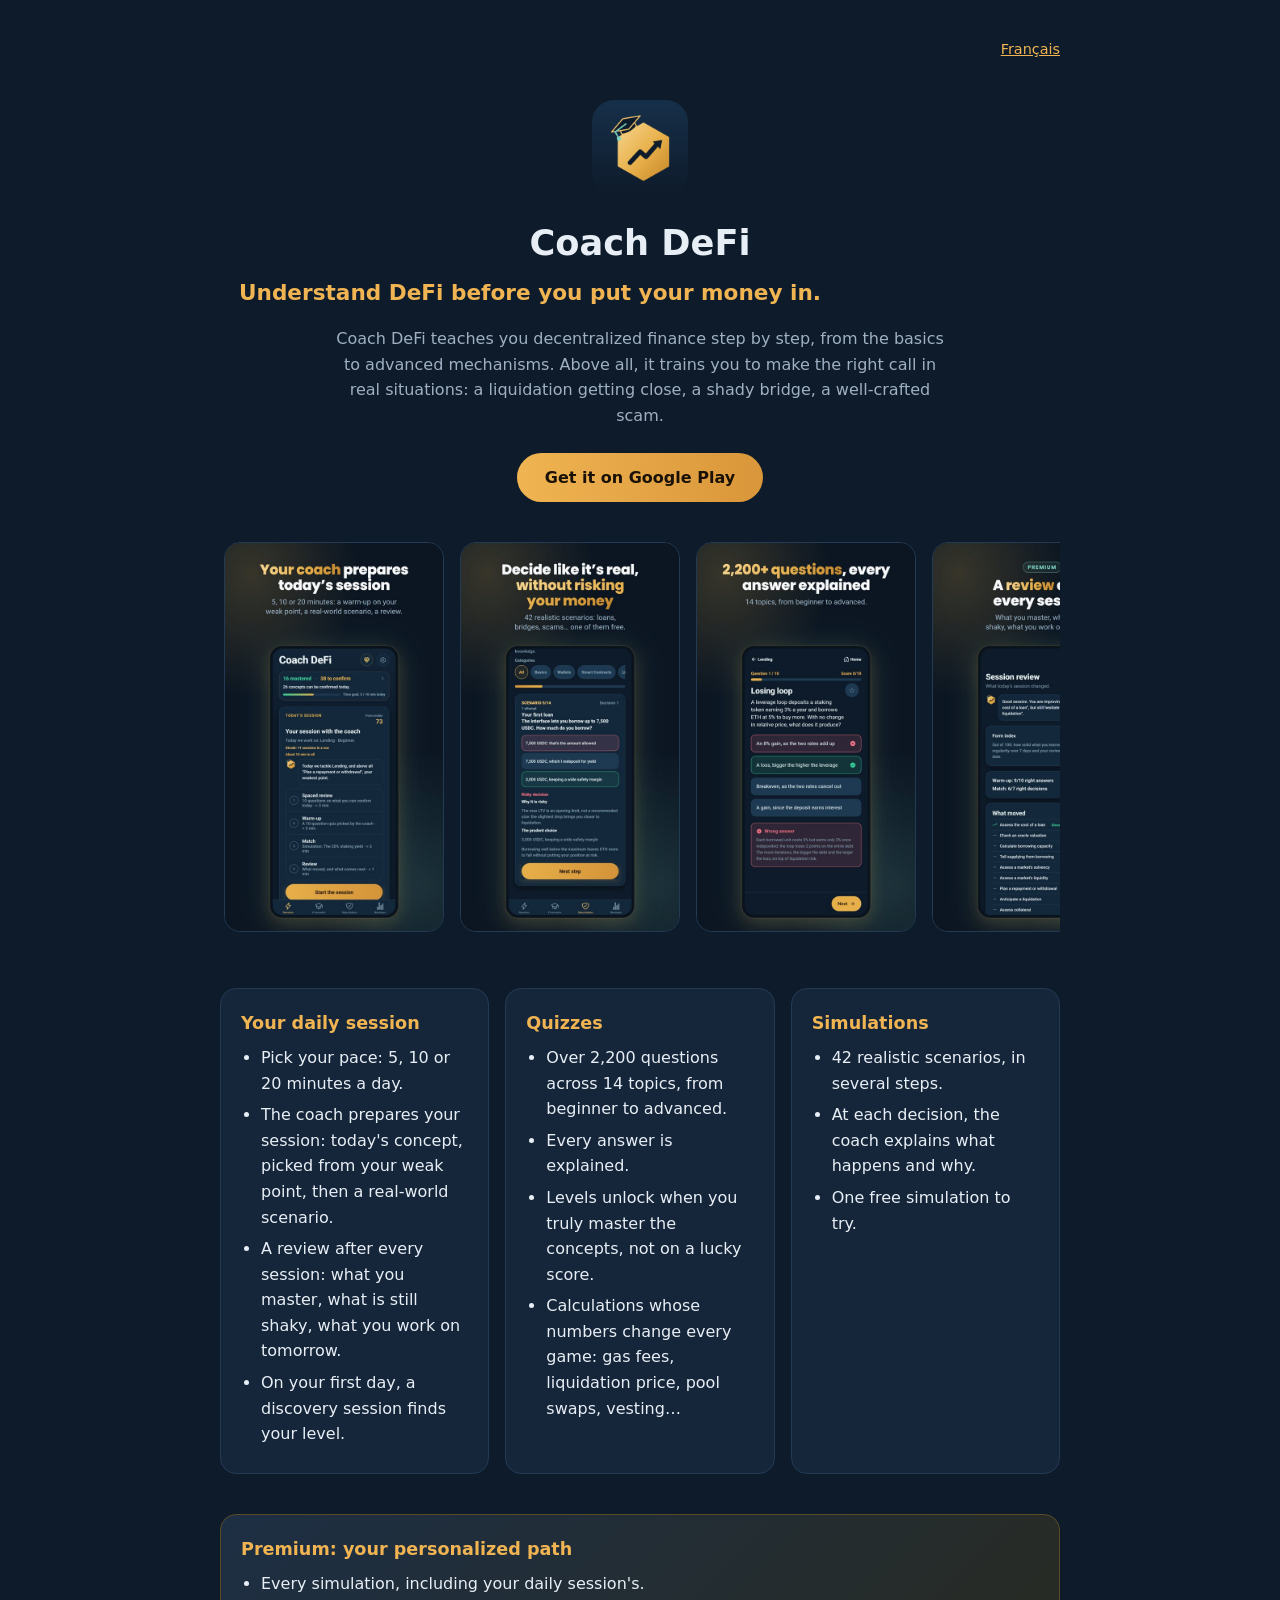
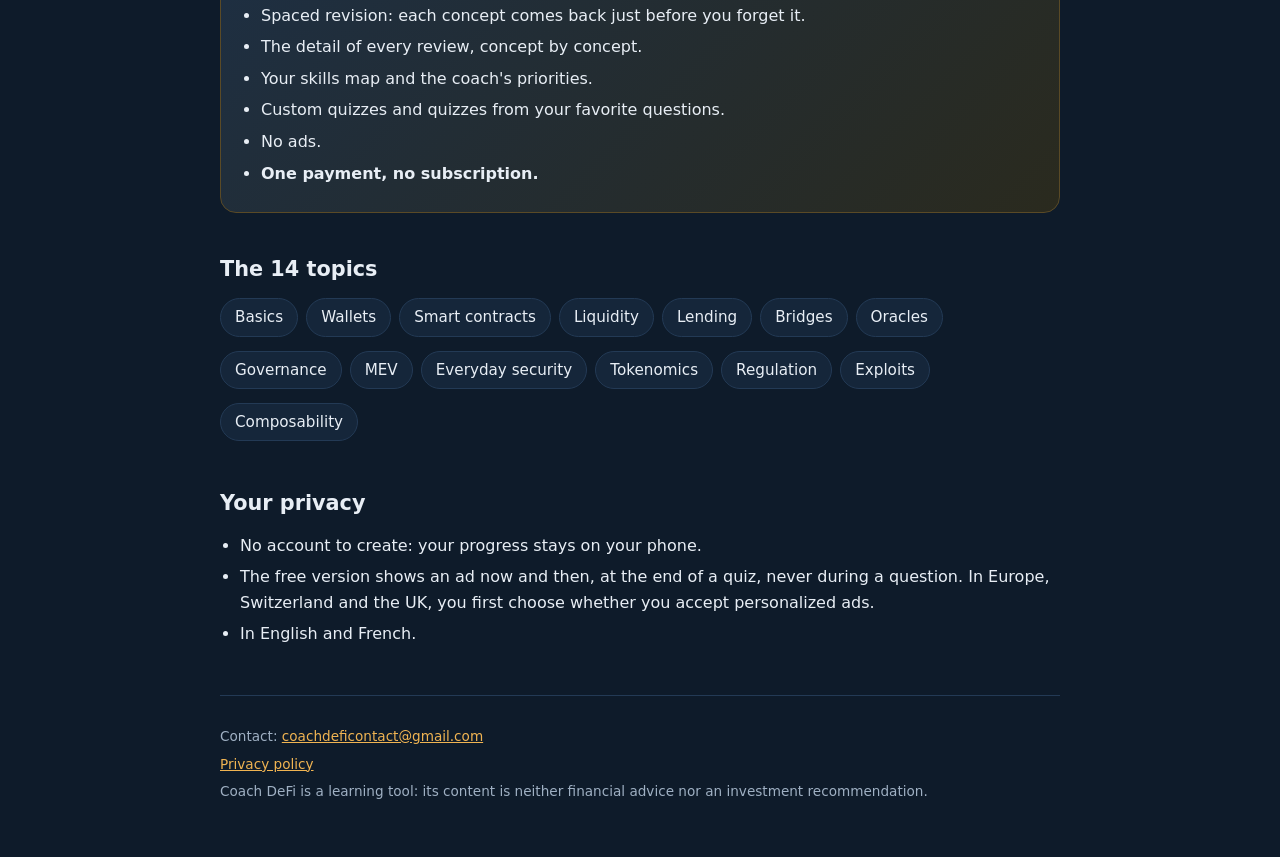
==== en/index.html @ 1382cdd4 "Fuller home page in French and English, with the store screenshots Co-Authored-By: Claude Opus 5.5 <" ====
<!doctype html>
<html lang="en">
<head>
  <meta charset="utf-8">
  <meta name="viewport" content="width=device-width, initial-scale=1">
  <title>Coach DeFi: learn DeFi</title>
  <meta name="description" content="Coach DeFi teaches you decentralized finance step by step: 5 to 20 minutes a day of quizzes and realistic simulations, no account needed.">
  <link rel="icon" href="../icon.png">
  <link rel="alternate" hreflang="fr" href="https://coachdefi.github.io/">
  <link rel="stylesheet" href="../style.css">
</head>
<body>
  <main>
    <p class="lang"><a href="../" hreflang="fr" lang="fr">Français</a></p>

    <header class="hero">
      <img src="../icon.png" alt="Coach DeFi logo">
      <h1>Coach DeFi</h1>
      <p class="tagline">Understand DeFi before you put your money in.</p>
      <p>Coach DeFi teaches you decentralized finance step by step, from the basics to advanced mechanisms. Above all, it trains you to make the right call in real situations: a liquidation getting close, a shady bridge, a well-crafted scam.</p>
      <a class="button" href="https://play.google.com/store/apps/details?id=com.deficoach.app">Get it on Google Play</a>
    </header>

    <div class="gallery">
      <img src="../img/en/01-home.jpg" alt="Home: the daily session prepared by the coach" loading="lazy">
      <img src="../img/en/02-simulation-feedback.jpg" alt="A simulation: decide for real, without risking your money" loading="lazy">
      <img src="../img/en/03-quiz-feedback.jpg" alt="A quiz with the answer explained" loading="lazy">
      <img src="../img/en/04-session-review.jpg" alt="The end-of-session review" loading="lazy">
      <img src="../img/en/05-progression.jpg" alt="Progress and the skills map" loading="lazy">
      <img src="../img/en/06-revision.jpg" alt="Spaced revision" loading="lazy">
    </div>

    <section>
      <div class="cards">
        <div class="card">
          <h3>Your daily session</h3>
          <ul>
            <li>Pick your pace: 5, 10 or 20 minutes a day.</li>
            <li>The coach prepares your session: today's concept, picked from your weak point, then a real-world scenario.</li>
            <li>A review after every session: what you master, what is still shaky, what you work on tomorrow.</li>
            <li>On your first day, a discovery session finds your level.</li>
          </ul>
        </div>
        <div class="card">
          <h3>Quizzes</h3>
          <ul>
            <li>Over 2,200 questions across 14 topics, from beginner to advanced.</li>
            <li>Every answer is explained.</li>
            <li>Levels unlock when you truly master the concepts, not on a lucky score.</li>
            <li>Calculations whose numbers change every game: gas fees, liquidation price, pool swaps, vesting…</li>
          </ul>
        </div>
        <div class="card">
          <h3>Simulations</h3>
          <ul>
            <li>42 realistic scenarios, in several steps.</li>
            <li>At each decision, the coach explains what happens and why.</li>
            <li>One free simulation to try.</li>
          </ul>
        </div>
      </div>
    </section>

    <section>
      <div class="card premium">
        <h3>Premium: your personalized path</h3>
        <ul>
          <li>Every simulation, including your daily session's.</li>
          <li>Spaced revision: each concept comes back just before you forget it.</li>
          <li>The detail of every review, concept by concept.</li>
          <li>Your skills map and the coach's priorities.</li>
          <li>Custom quizzes and quizzes from your favorite questions.</li>
          <li>No ads.</li>
          <li><strong>One payment, no subscription.</strong></li>
        </ul>
      </div>
    </section>

    <section>
      <h2>The 14 topics</h2>
      <ul class="topics">
        <li>Basics</li><li>Wallets</li><li>Smart contracts</li><li>Liquidity</li><li>Lending</li><li>Bridges</li><li>Oracles</li><li>Governance</li><li>MEV</li><li>Everyday security</li><li>Tokenomics</li><li>Regulation</li><li>Exploits</li><li>Composability</li>
      </ul>
    </section>

    <section>
      <h2>Your privacy</h2>
      <ul>
        <li>No account to create: your progress stays on your phone.</li>
        <li>The free version shows an ad now and then, at the end of a quiz, never during a question. In Europe, Switzerland and the UK, you first choose whether you accept personalized ads.</li>
        <li>In English and French.</li>
      </ul>
    </section>

    <footer>
      <p>Contact: <a href="mailto:coachdeficontact@gmail.com">coachdeficontact@gmail.com</a></p>
      <p><a href="https://gist.github.com/MatDakillah/d315c61013ce06f5cd7fb65c68aa7442">Privacy policy</a></p>
      <p>Coach DeFi is a learning tool: its content is neither financial advice nor an investment recommendation.</p>
    </footer>
  </main>
</body>
</html>
---- style.css ----
:root {
  --bg: #0e1b2a;
  --card: #15263a;
  --line: #233a55;
  --text: #e8eef5;
  --muted: #9fb0c3;
  --gold: #f0b452;
  --gold-dark: #d9963a;
}
* { box-sizing: border-box; }
body { margin: 0; font-family: system-ui, -apple-system, "Segoe UI", Roboto, sans-serif; background: var(--bg); color: var(--text); line-height: 1.6; }
a { color: var(--gold); }
main { max-width: 880px; margin: 0 auto; padding: 24px 20px 48px; }

.lang { text-align: right; font-size: 0.9rem; }

.hero { text-align: center; padding: 24px 0 8px; }
.hero img { width: 96px; height: 96px; border-radius: 22px; }
.hero h1 { margin: 12px 0 0; font-size: 2.2rem; }
.hero .tagline { margin: 4px 0 16px; font-size: 1.35rem; font-weight: 700; color: var(--gold); }
.hero p { max-width: 620px; margin: 0 auto 12px; color: var(--muted); }
.button { display: inline-block; margin-top: 12px; padding: 12px 28px; border-radius: 999px; background: linear-gradient(90deg, var(--gold), var(--gold-dark)); color: #1a1206; font-weight: 700; text-decoration: none; }

.gallery { display: flex; gap: 16px; overflow-x: auto; padding: 32px 4px 16px; scroll-snap-type: x mandatory; }
.gallery img { flex: 0 0 auto; width: 220px; height: auto; border-radius: 16px; scroll-snap-align: center; border: 1px solid var(--line); }

section { margin-top: 40px; }
h2 { font-size: 1.3rem; margin: 0 0 12px; }
.cards { display: grid; grid-template-columns: repeat(auto-fit, minmax(240px, 1fr)); gap: 16px; }
.card { background: var(--card); border: 1px solid var(--line); border-radius: 16px; padding: 20px; }
.card h3 { margin: 0 0 8px; font-size: 1.1rem; color: var(--gold); }
.card ul, section > ul { margin: 0; padding-left: 20px; }
.card li, section > ul li { margin-bottom: 6px; }

.premium { background: linear-gradient(135deg, #1d2f44, #2a2a1e); border-color: #5a4a26; }

.topics { display: flex; flex-wrap: wrap; gap: 8px; padding: 0; list-style: none; }
.topics li { padding: 6px 14px; border-radius: 999px; background: var(--card); border: 1px solid var(--line); font-size: 0.95rem; }

footer { margin-top: 48px; padding-top: 24px; border-top: 1px solid var(--line); font-size: 0.85rem; color: var(--muted); }
footer p { margin: 6px 0; }
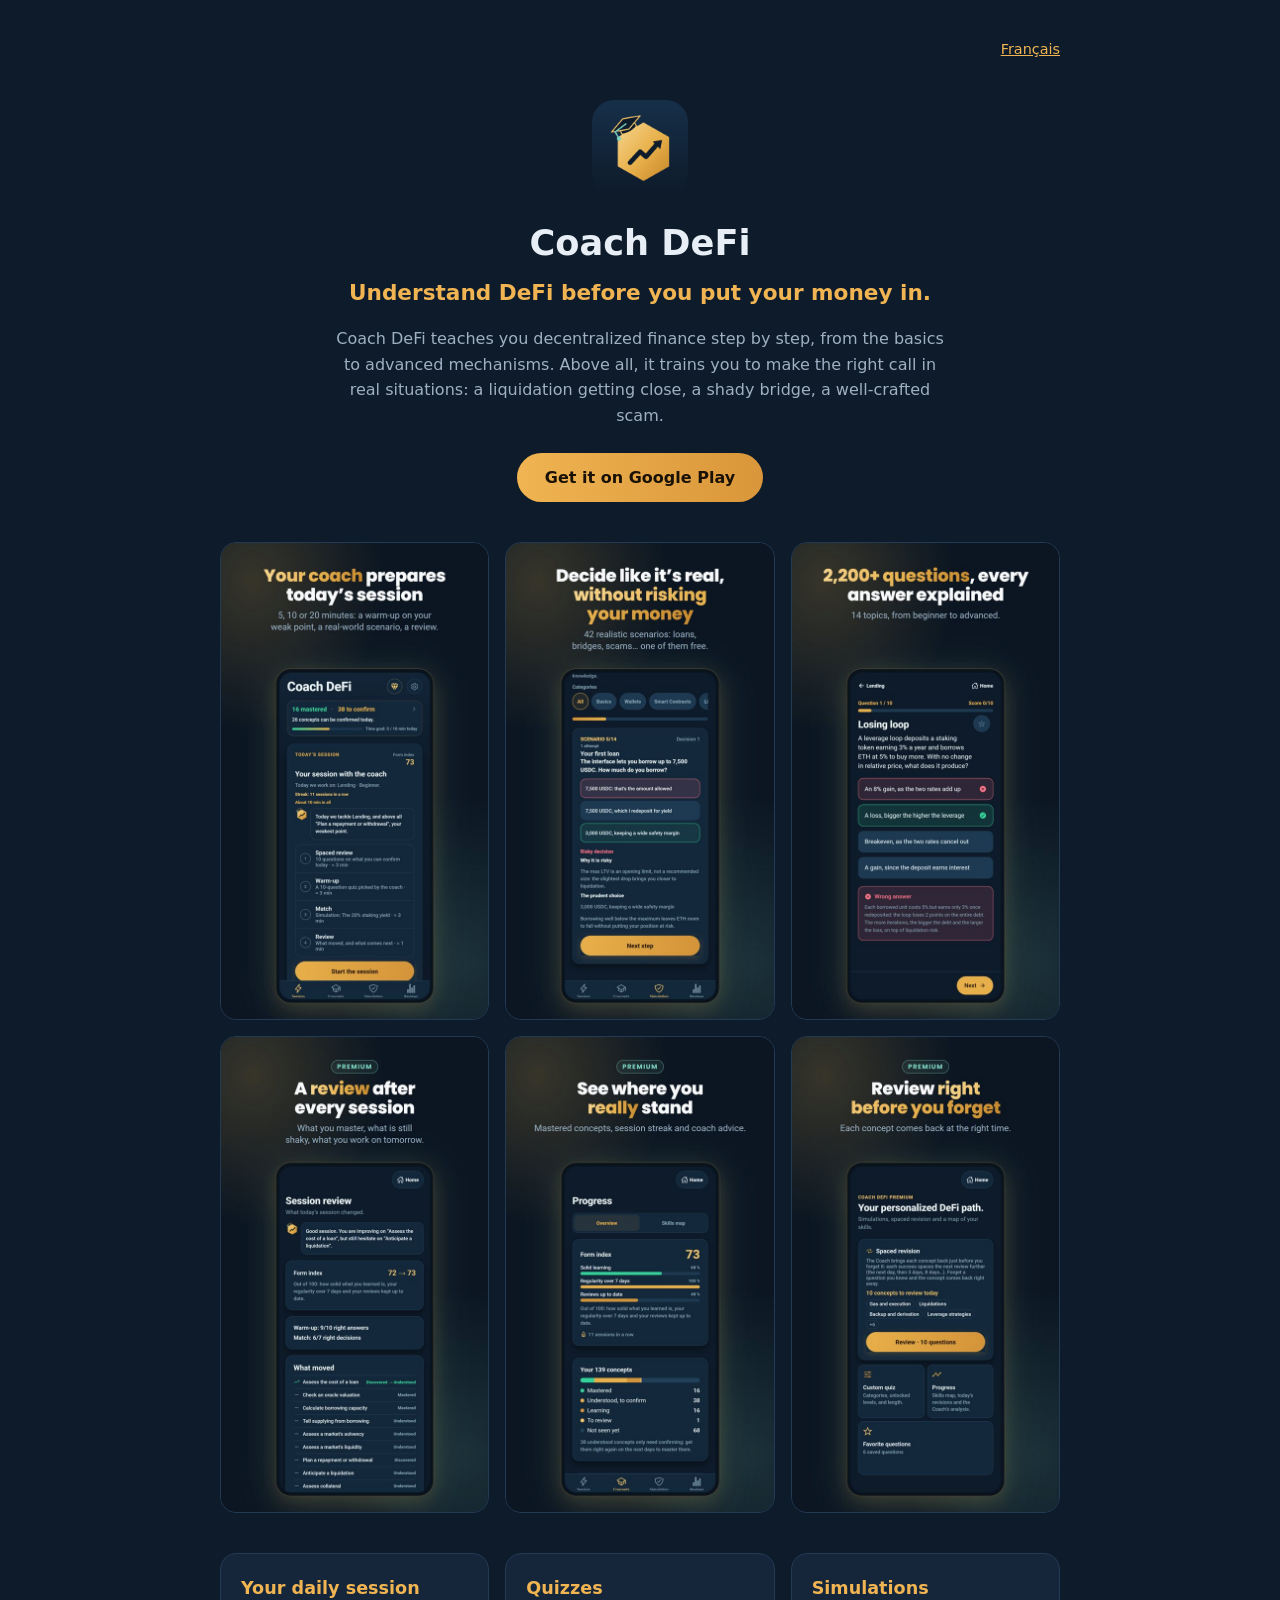
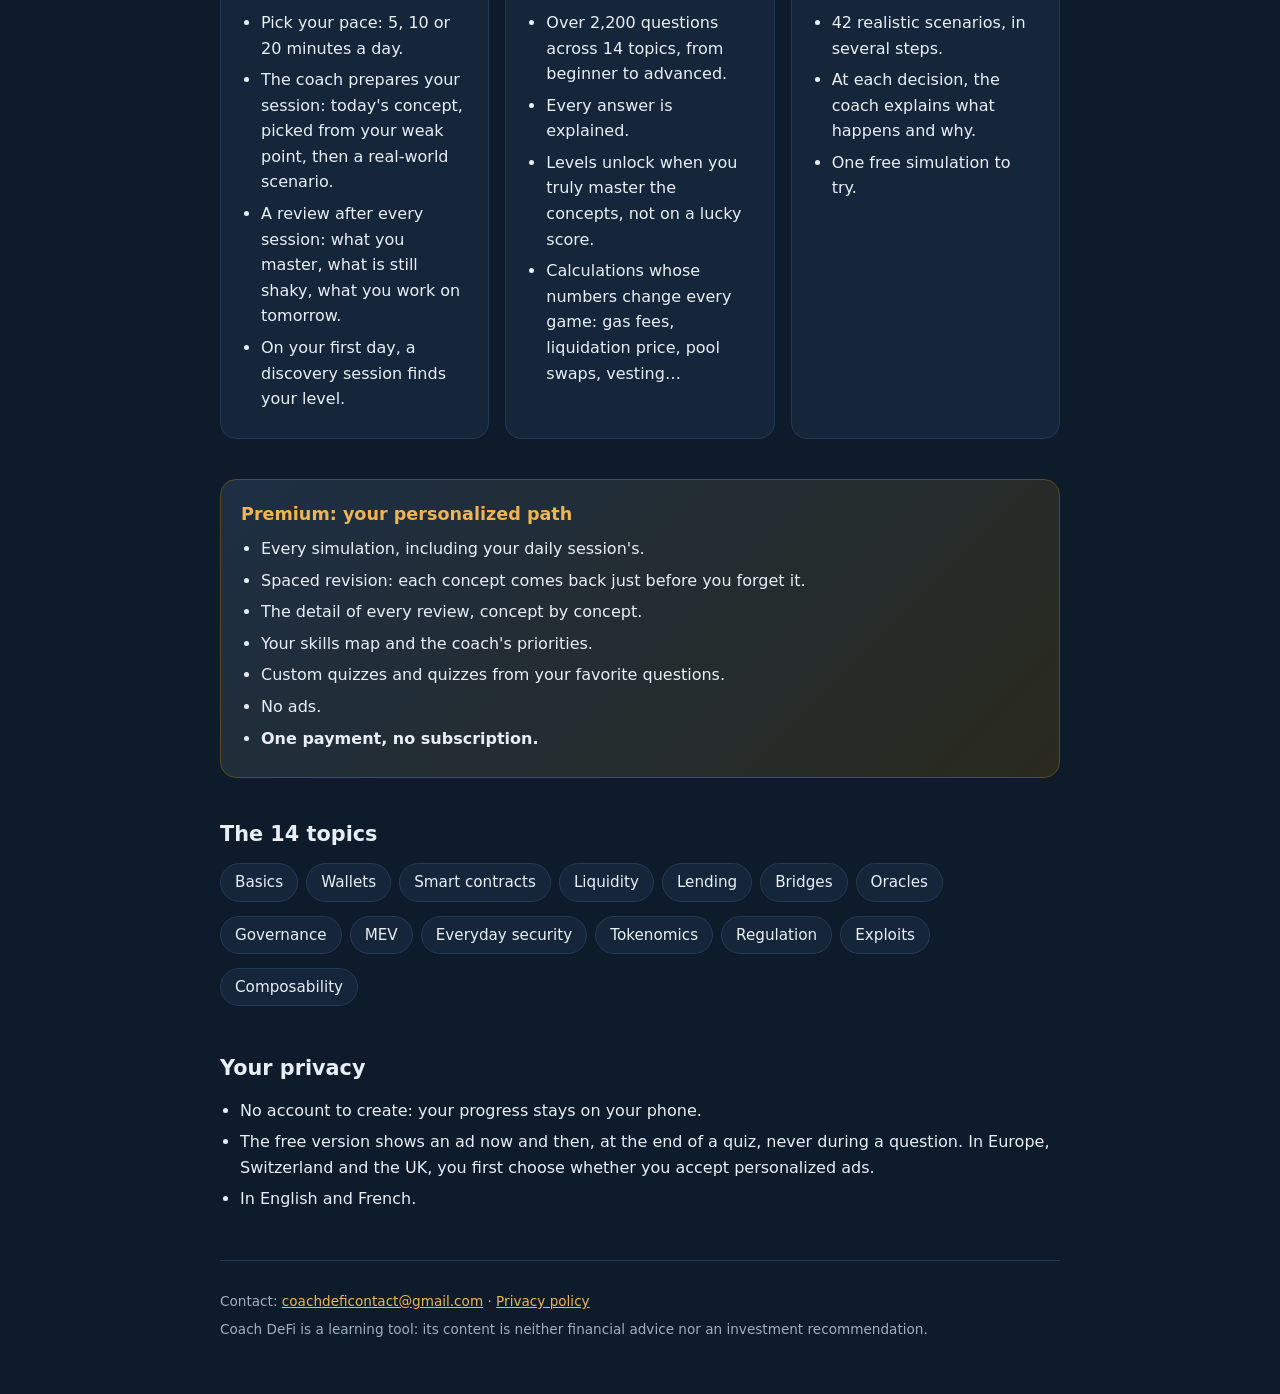
==== commit 256c1f88: "Contact and privacy policy on one footer line Co-Authored-By: Claude Opus 5.5 <noreply@anthropic.com" ====
--- a/en/index.html
+++ b/en/index.html
@@ -93,8 +93,7 @@
     </section>
 
     <footer>
-      <p>Contact: <a href="mailto:coachdeficontact@gmail.com">coachdeficontact@gmail.com</a></p>
-      <p><a href="https://gist.github.com/MatDakillah/d315c61013ce06f5cd7fb65c68aa7442">Privacy policy</a></p>
+      <p>Contact: <a href="mailto:coachdeficontact@gmail.com">coachdeficontact@gmail.com</a> · <a href="https://gist.github.com/MatDakillah/d315c61013ce06f5cd7fb65c68aa7442">Privacy policy</a></p>
       <p>Coach DeFi is a learning tool: its content is neither financial advice nor an investment recommendation.</p>
     </footer>
   </main>
--- a/style.css
+++ b/style.css
@@ -17,12 +17,13 @@
 .hero { text-align: center; padding: 24px 0 8px; }
 .hero img { width: 96px; height: 96px; border-radius: 22px; }
 .hero h1 { margin: 12px 0 0; font-size: 2.2rem; }
-.hero .tagline { margin: 4px 0 16px; font-size: 1.35rem; font-weight: 700; color: var(--gold); }
+.hero .tagline { margin: 4px auto 16px; font-size: 1.35rem; font-weight: 700; color: var(--gold); }
 .hero p { max-width: 620px; margin: 0 auto 12px; color: var(--muted); }
 .button { display: inline-block; margin-top: 12px; padding: 12px 28px; border-radius: 999px; background: linear-gradient(90deg, var(--gold), var(--gold-dark)); color: #1a1206; font-weight: 700; text-decoration: none; }
 
-.gallery { display: flex; gap: 16px; overflow-x: auto; padding: 32px 4px 16px; scroll-snap-type: x mandatory; }
-.gallery img { flex: 0 0 auto; width: 220px; height: auto; border-radius: 16px; scroll-snap-align: center; border: 1px solid var(--line); }
+.gallery { display: grid; grid-template-columns: repeat(3, 1fr); gap: 16px; padding-top: 32px; }
+.gallery img { width: 100%; height: auto; border-radius: 16px; border: 1px solid var(--line); }
+@media (max-width: 600px) { .gallery { grid-template-columns: repeat(2, 1fr); gap: 10px; } }
 
 section { margin-top: 40px; }
 h2 { font-size: 1.3rem; margin: 0 0 12px; }
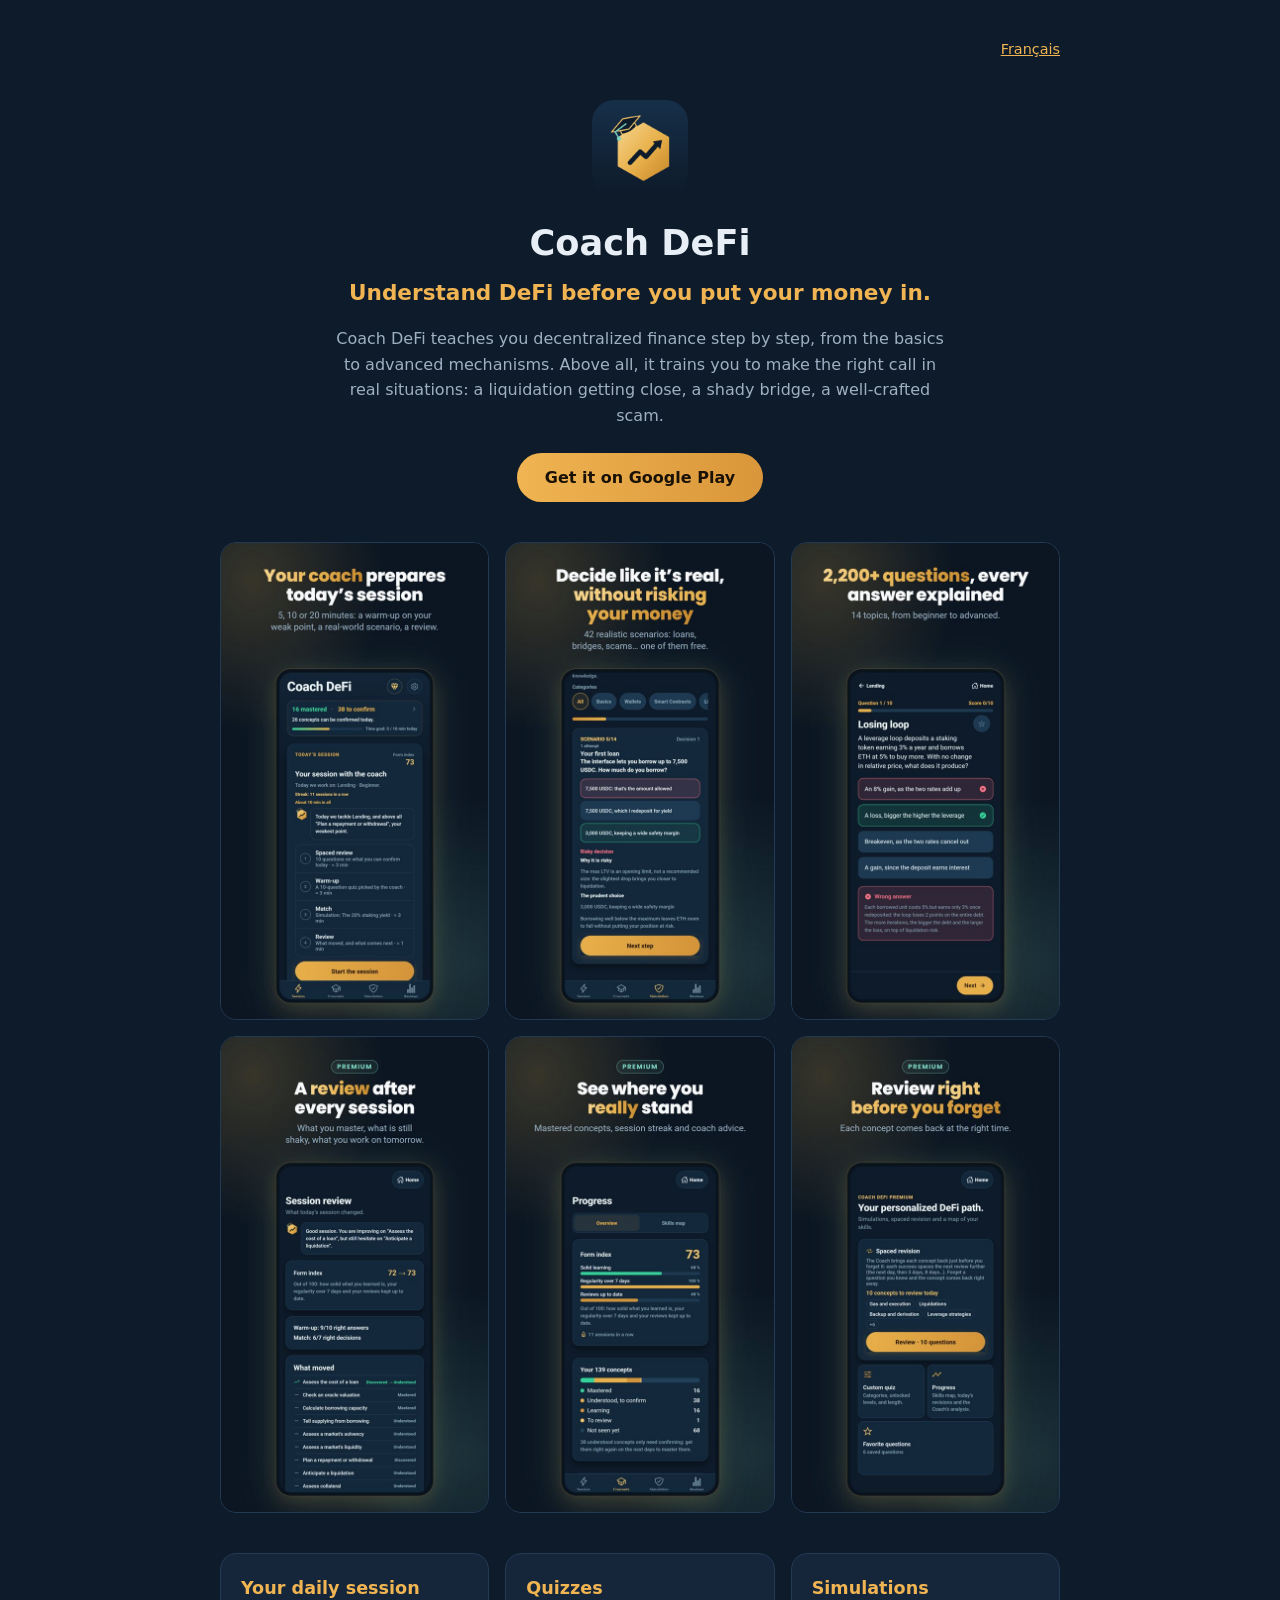
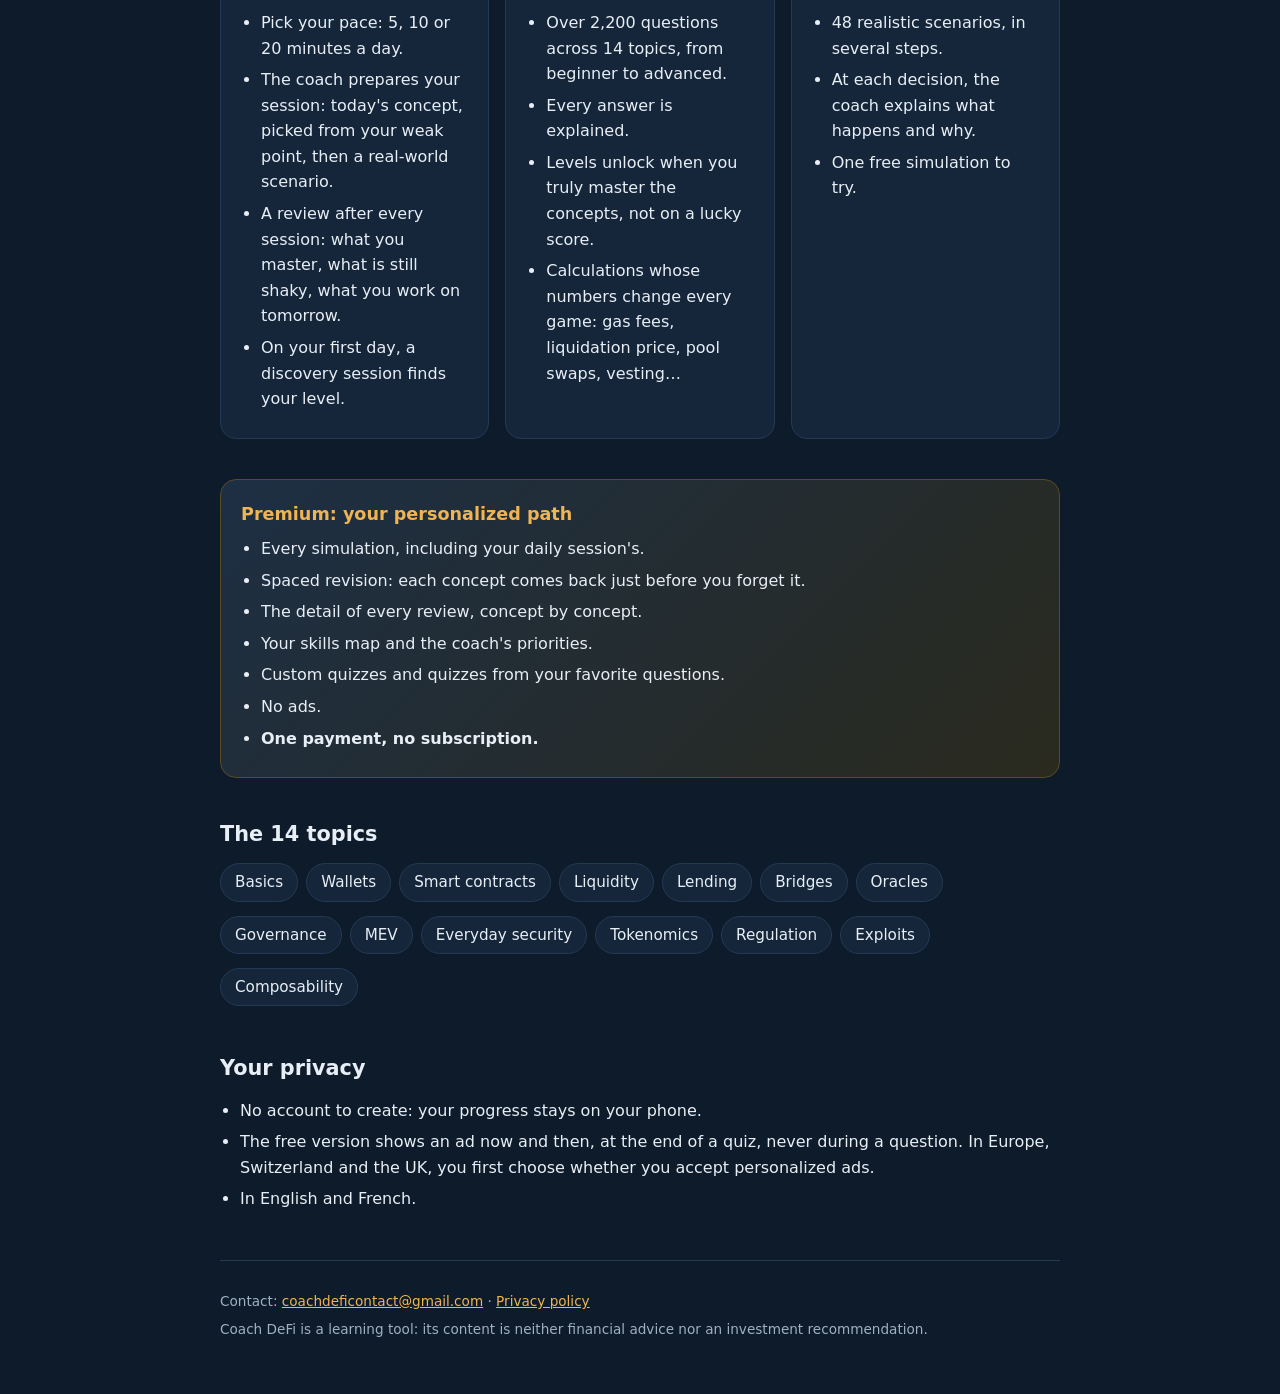
==== commit ca5ac0a5: "48 scenarios instead of 42 Co-Authored-By: Claude Opus 5.5 <noreply@anthropic.com>" ====
--- a/en/index.html
+++ b/en/index.html
@@ -18,7 +18,7 @@
       <h1>Coach DeFi</h1>
       <p class="tagline">Understand DeFi before you put your money in.</p>
       <p>Coach DeFi teaches you decentralized finance step by step, from the basics to advanced mechanisms. Above all, it trains you to make the right call in real situations: a liquidation getting close, a shady bridge, a well-crafted scam.</p>
-      <a class="button" href="https://play.google.com/store/apps/details?id=com.deficoach.app">Get it on Google Play</a>
+      <a class="button" href="https://play.google.com/store/apps/details?id=com.deficoach.app" target="_blank" rel="noopener">Get it on Google Play</a>
     </header>
 
     <div class="gallery">
@@ -53,7 +53,7 @@
         <div class="card">
           <h3>Simulations</h3>
           <ul>
-            <li>42 realistic scenarios, in several steps.</li>
+            <li>48 realistic scenarios, in several steps.</li>
             <li>At each decision, the coach explains what happens and why.</li>
             <li>One free simulation to try.</li>
           </ul>
@@ -97,5 +97,15 @@
       <p>Coach DeFi is a learning tool: its content is neither financial advice nor an investment recommendation.</p>
     </footer>
   </main>
+  <dialog class="zoom" id="zoom"><img alt=""></dialog>
+  <script>
+    // Click a screenshot to see it larger; click again or press Escape to close.
+    const zoom = document.getElementById('zoom');
+    const big = zoom.querySelector('img');
+    document.querySelectorAll('.gallery img').forEach((img) => {
+      img.addEventListener('click', () => { big.src = img.src; big.alt = img.alt; zoom.showModal(); });
+    });
+    zoom.addEventListener('click', () => zoom.close());
+  </script>
 </body>
 </html>
--- a/style.css
+++ b/style.css
@@ -40,3 +40,8 @@
 
 footer { margin-top: 48px; padding-top: 24px; border-top: 1px solid var(--line); font-size: 0.85rem; color: var(--muted); }
 footer p { margin: 6px 0; }
+
+.gallery img { cursor: zoom-in; }
+.zoom { padding: 0; border: none; background: transparent; max-width: 100vw; max-height: 100vh; }
+.zoom::backdrop { background: rgba(5, 10, 18, 0.9); }
+.zoom img { display: block; max-width: 95vw; max-height: 92vh; border-radius: 16px; cursor: zoom-out; }
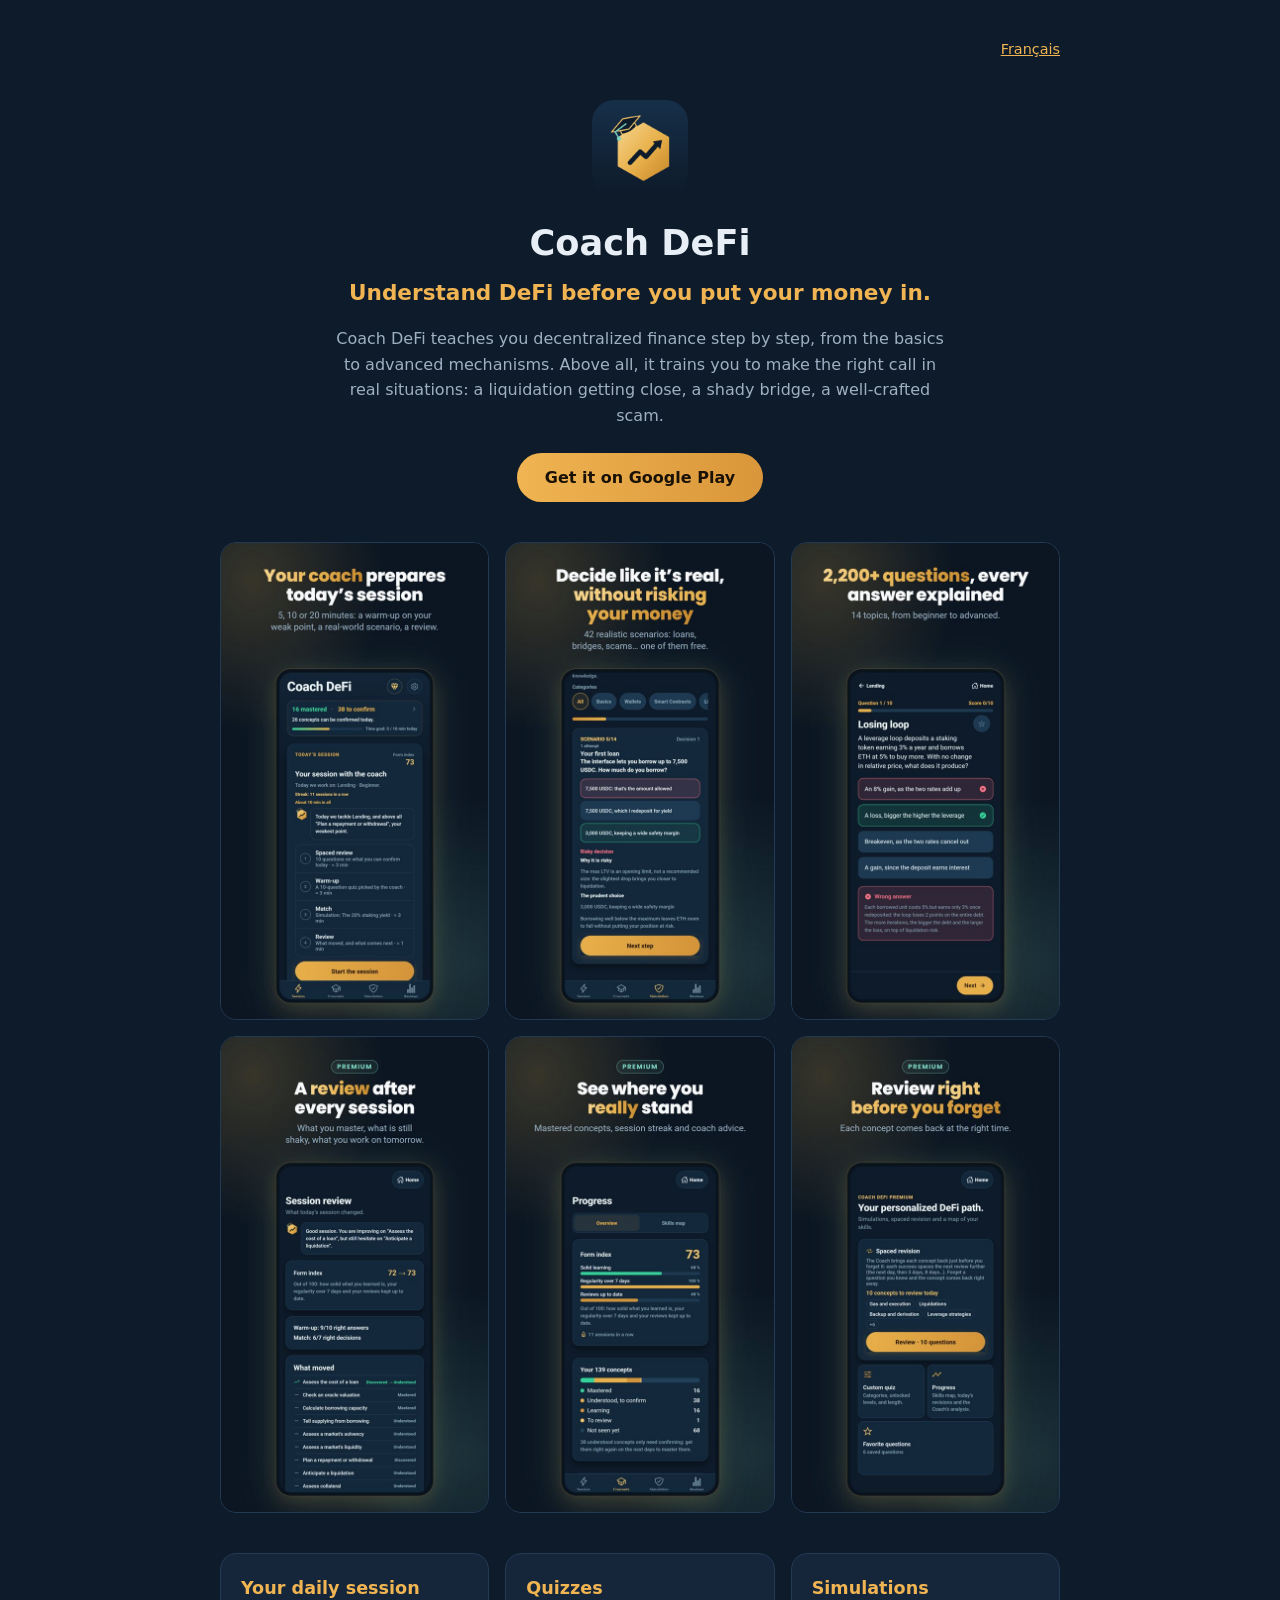
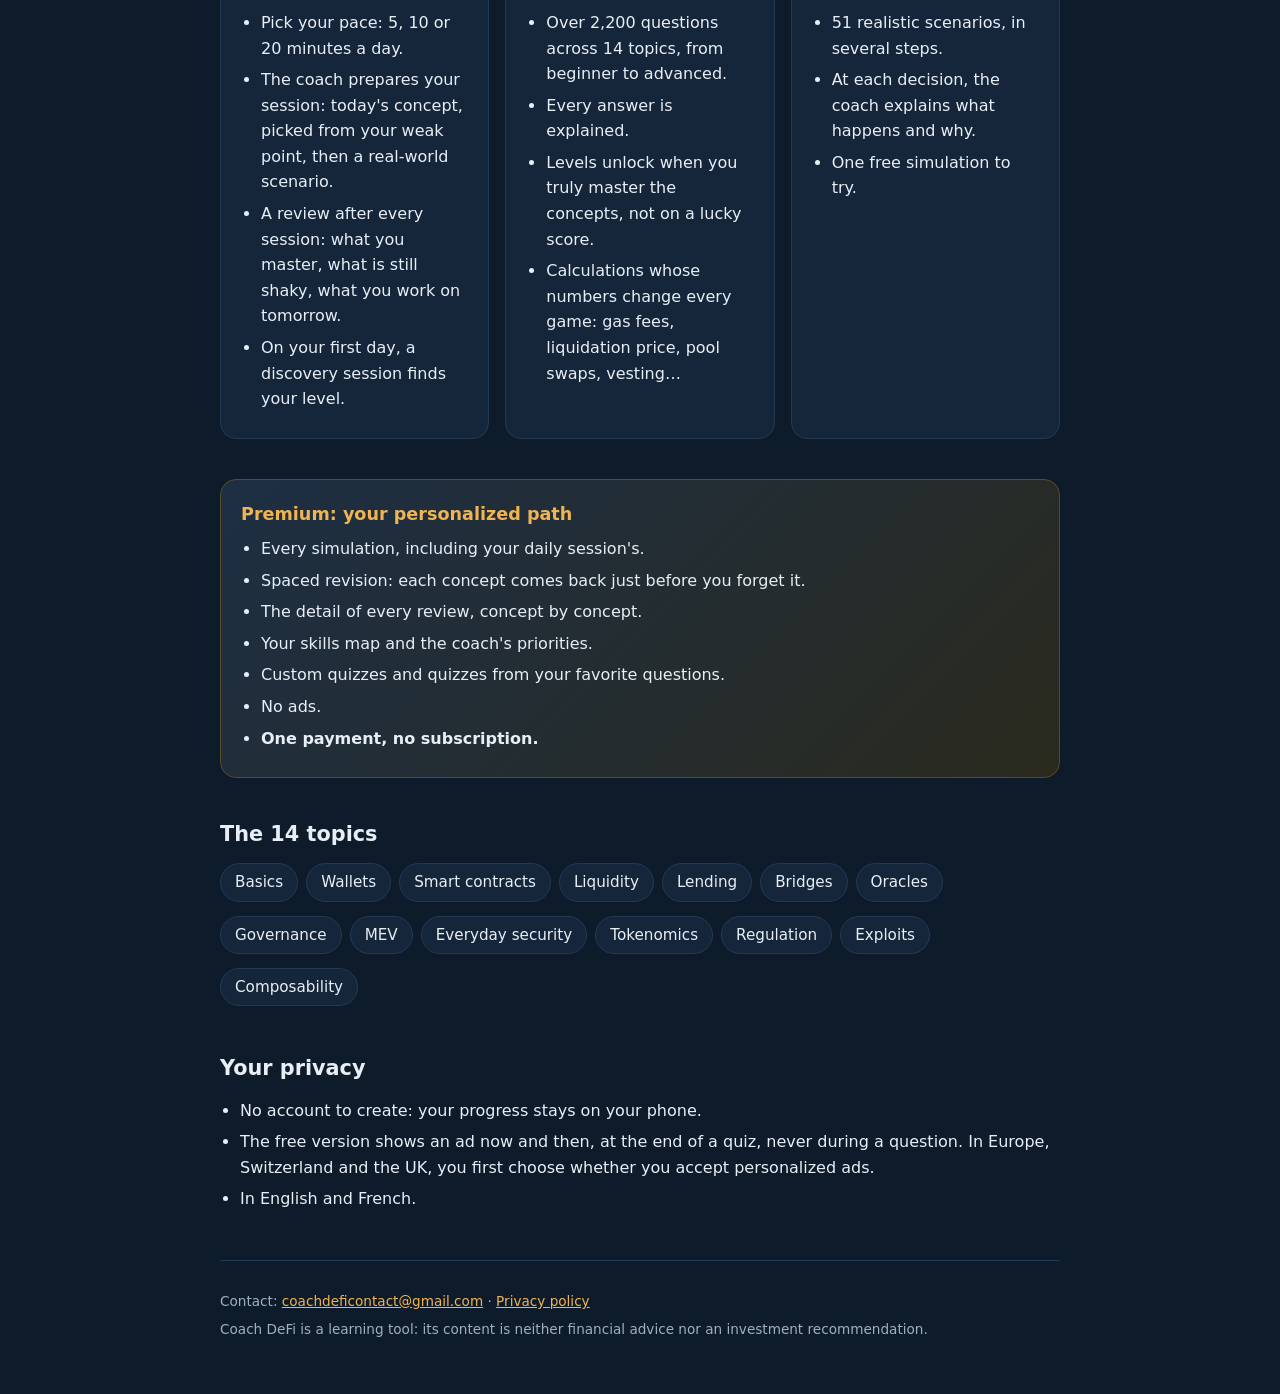
==== commit 2b1a217a: "content: 51 simulations, as in Coach DeFi 1.5.0 Co-Authored-By: Claude Opus 5.5 <noreply@anthropic.c" ====
--- a/en/index.html
+++ b/en/index.html
@@ -53,7 +53,7 @@
         <div class="card">
           <h3>Simulations</h3>
           <ul>
-            <li>48 realistic scenarios, in several steps.</li>
+            <li>51 realistic scenarios, in several steps.</li>
             <li>At each decision, the coach explains what happens and why.</li>
             <li>One free simulation to try.</li>
           </ul>
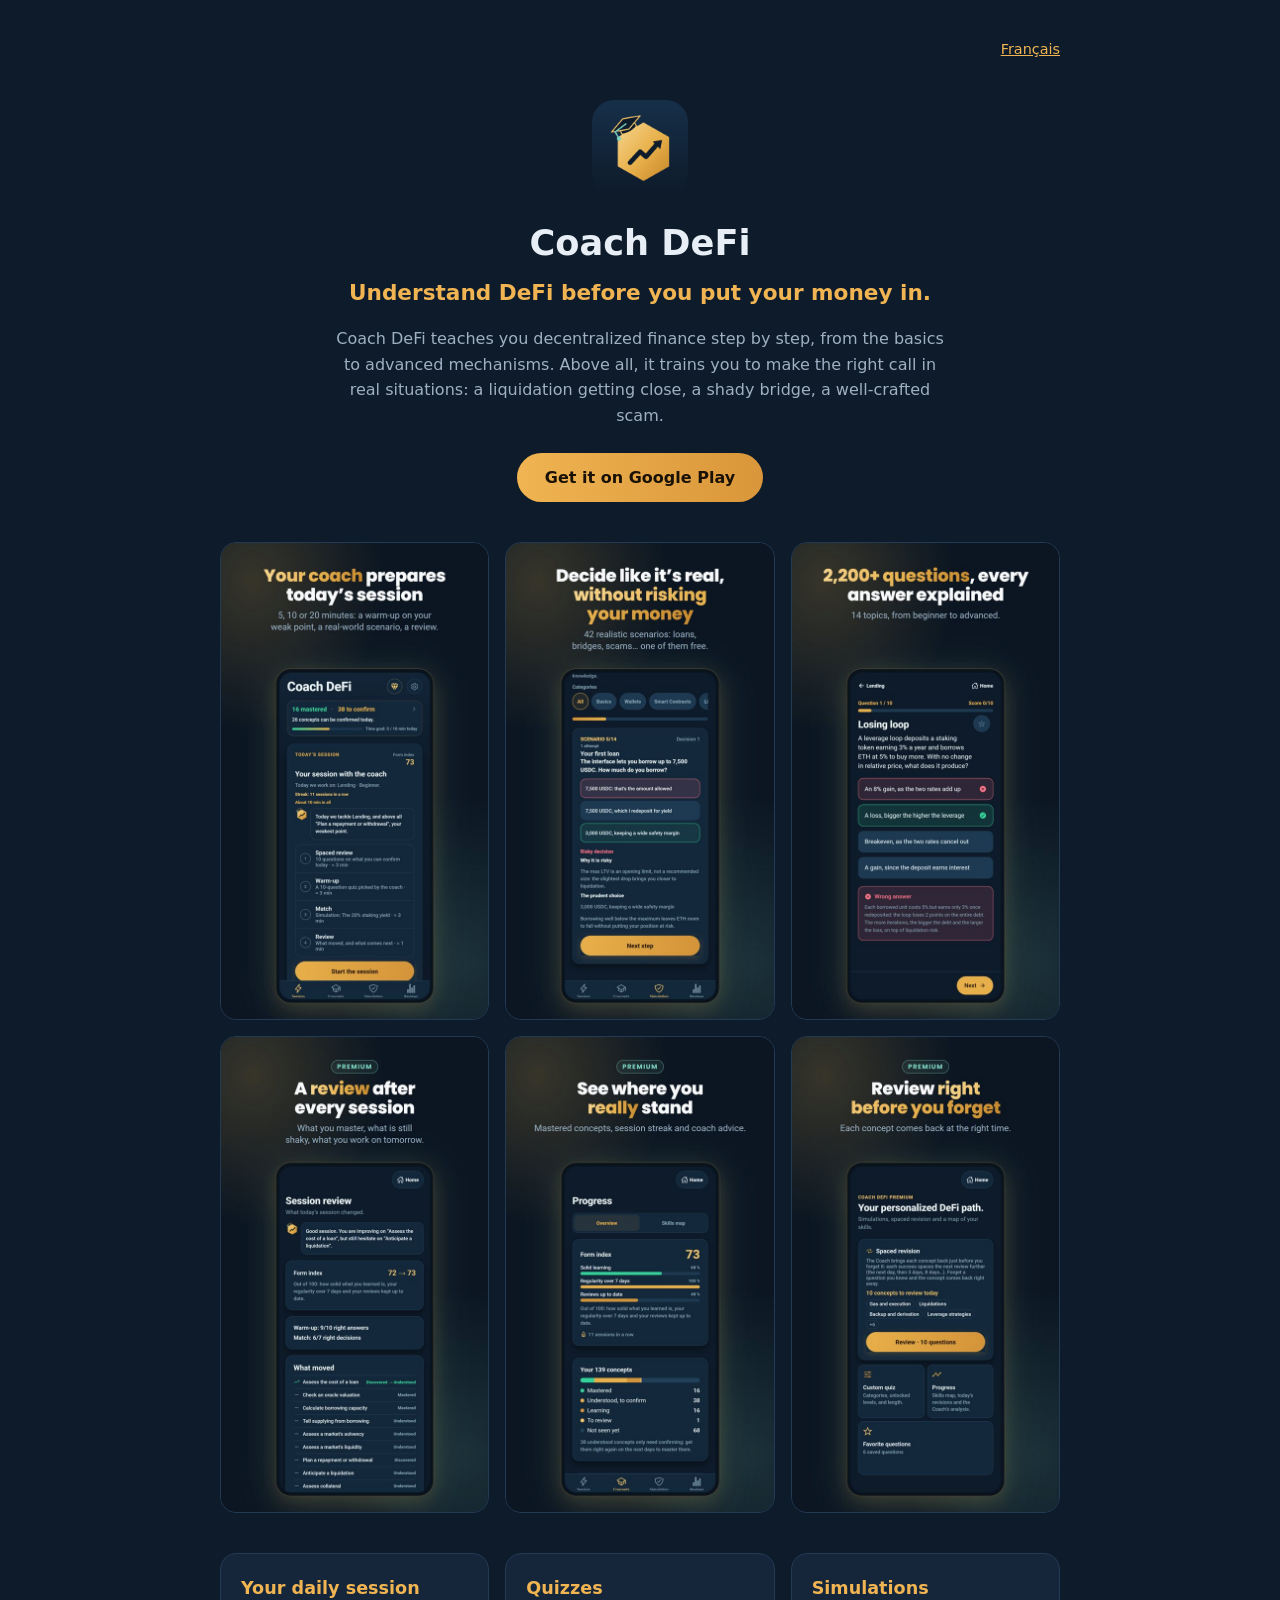
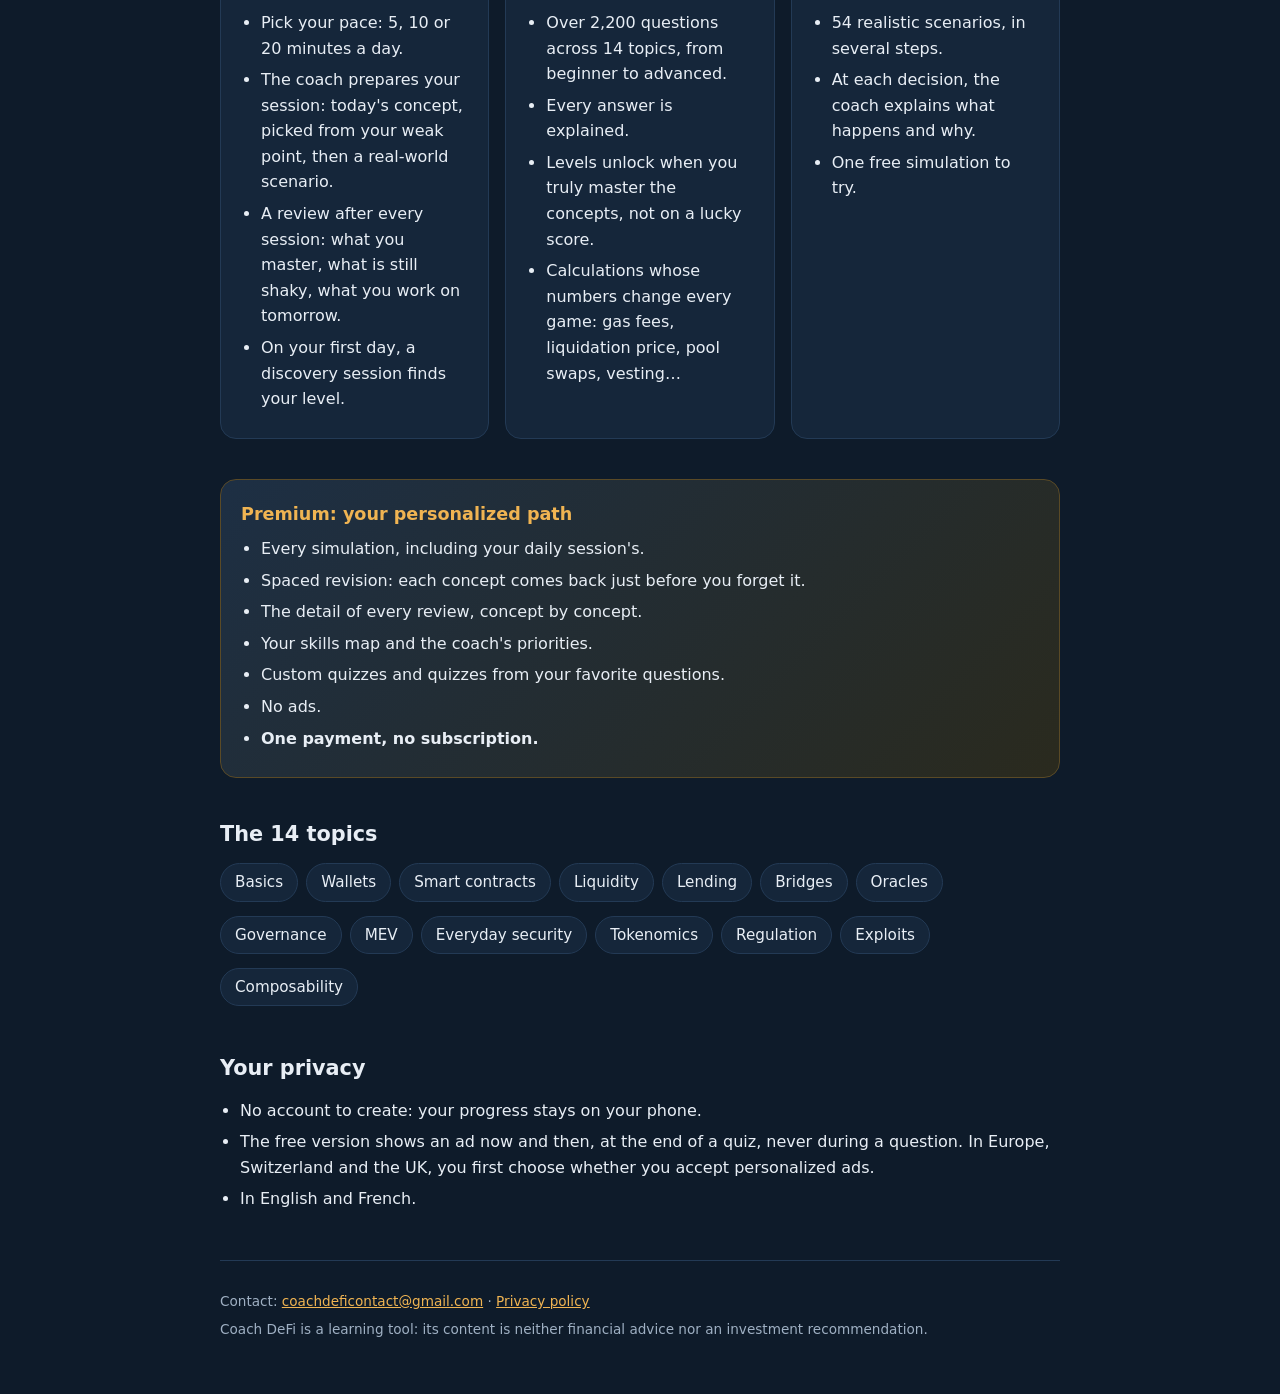
==== commit d20570a7: "content: 54 simulations, as in Coach DeFi 1.5.0 Co-Authored-By: Claude Opus 5.5 <noreply@anthropic.c" ====
--- a/en/index.html
+++ b/en/index.html
@@ -53,7 +53,7 @@
         <div class="card">
           <h3>Simulations</h3>
           <ul>
-            <li>51 realistic scenarios, in several steps.</li>
+            <li>54 realistic scenarios, in several steps.</li>
             <li>At each decision, the coach explains what happens and why.</li>
             <li>One free simulation to try.</li>
           </ul>
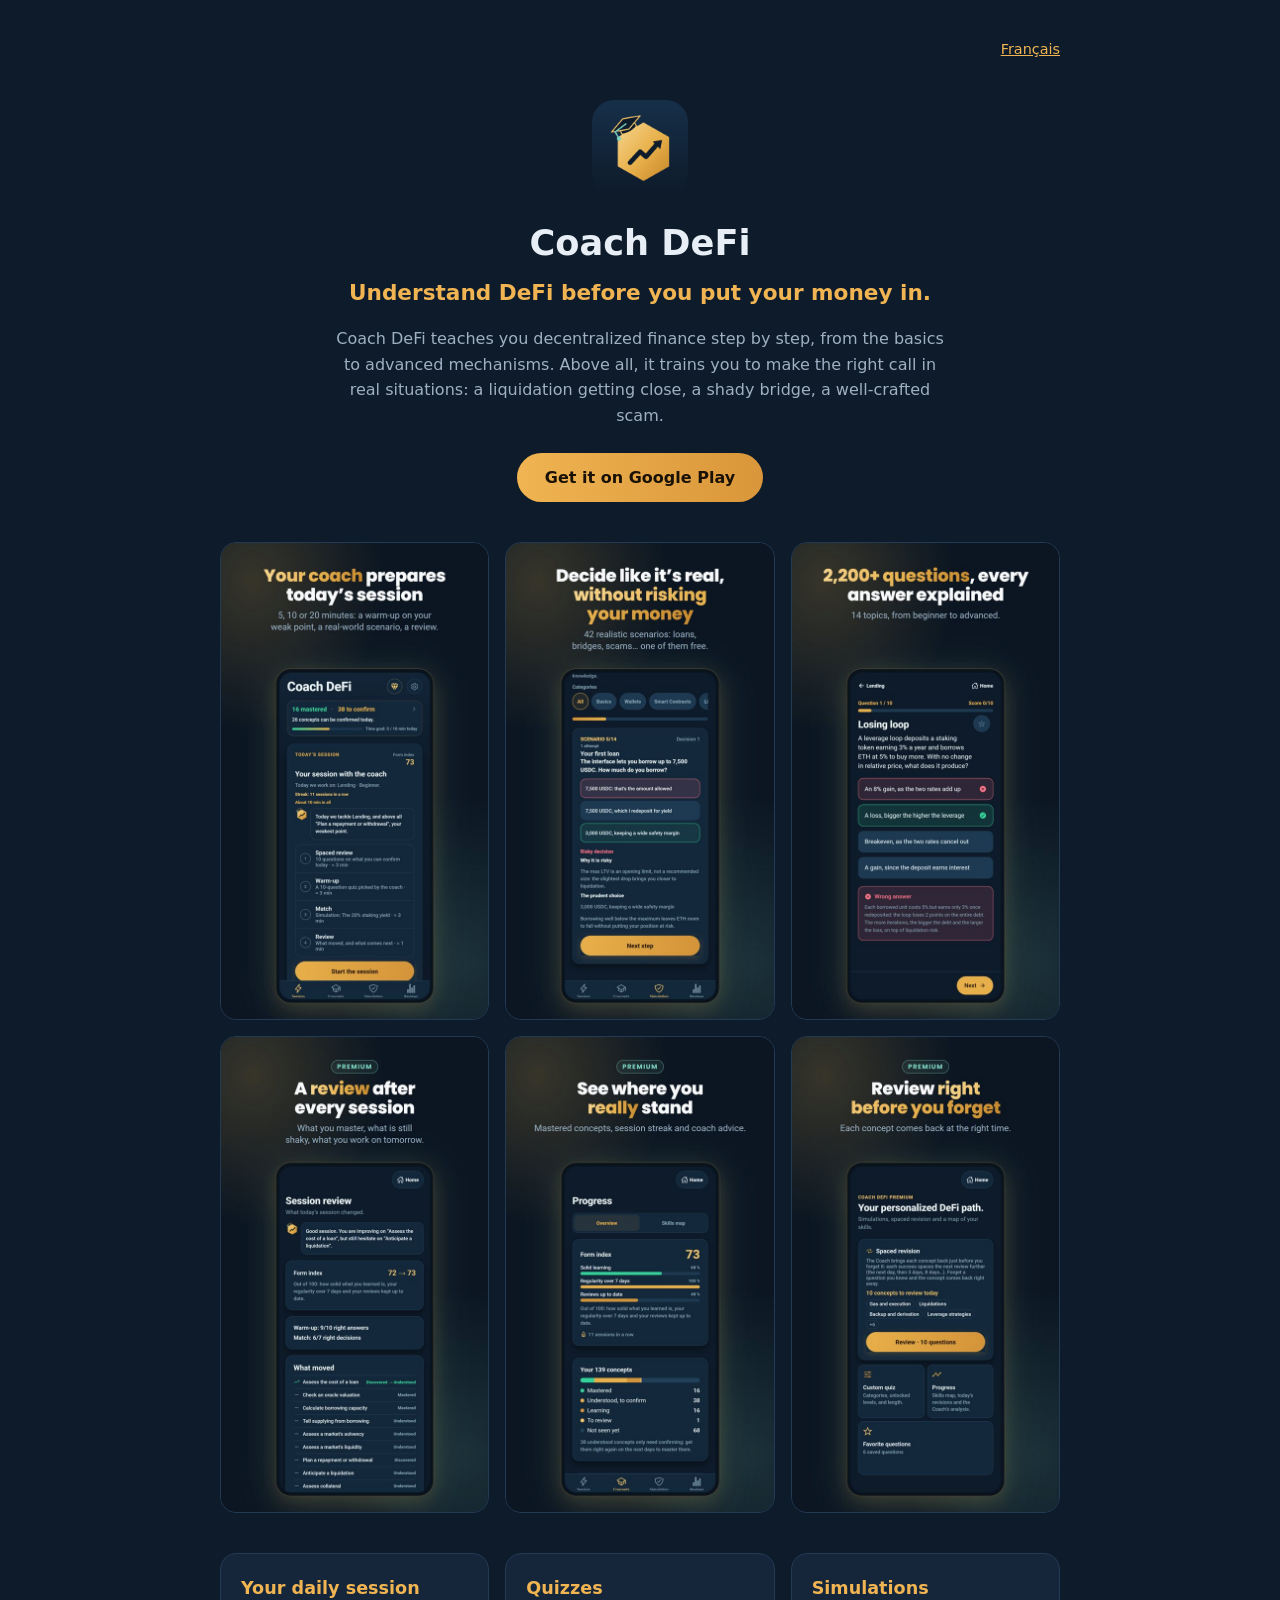
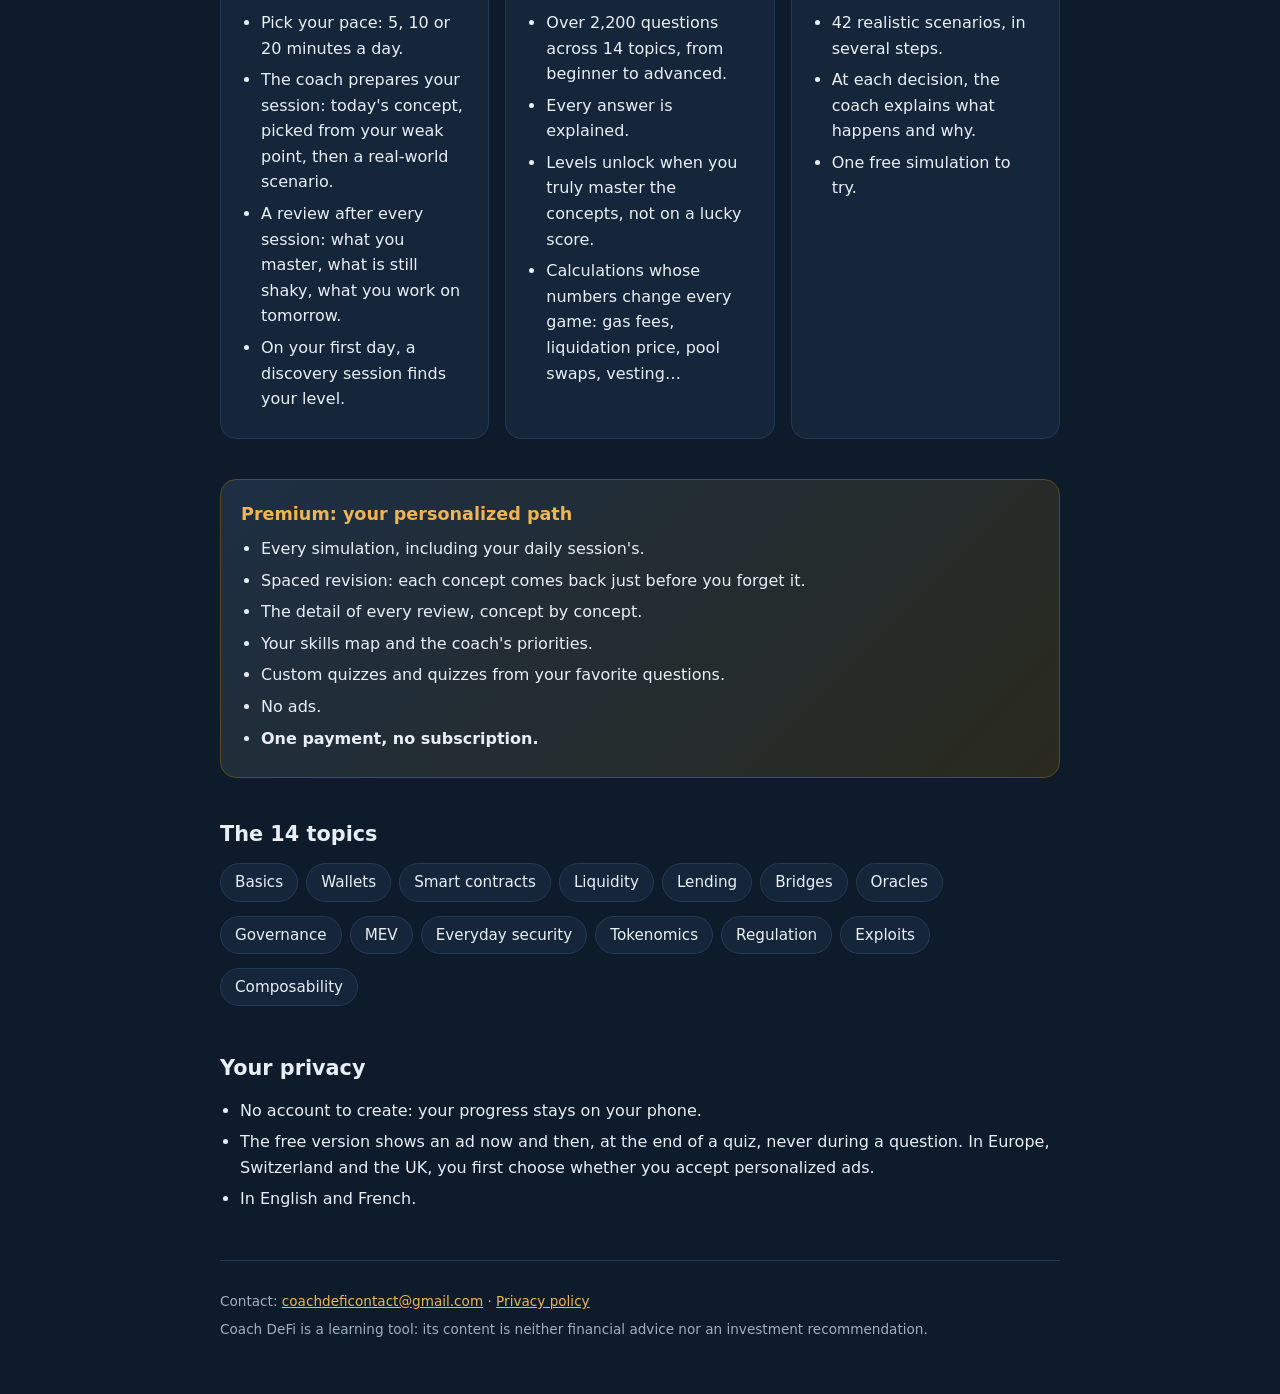
==== commit c36eda6e: "content: back to 42 simulations, as in the published app The new scenarios ship with Coach DeFi 1.5." ====
--- a/en/index.html
+++ b/en/index.html
@@ -53,7 +53,7 @@
         <div class="card">
           <h3>Simulations</h3>
           <ul>
-            <li>54 realistic scenarios, in several steps.</li>
+            <li>42 realistic scenarios, in several steps.</li>
             <li>At each decision, the coach explains what happens and why.</li>
             <li>One free simulation to try.</li>
           </ul>
